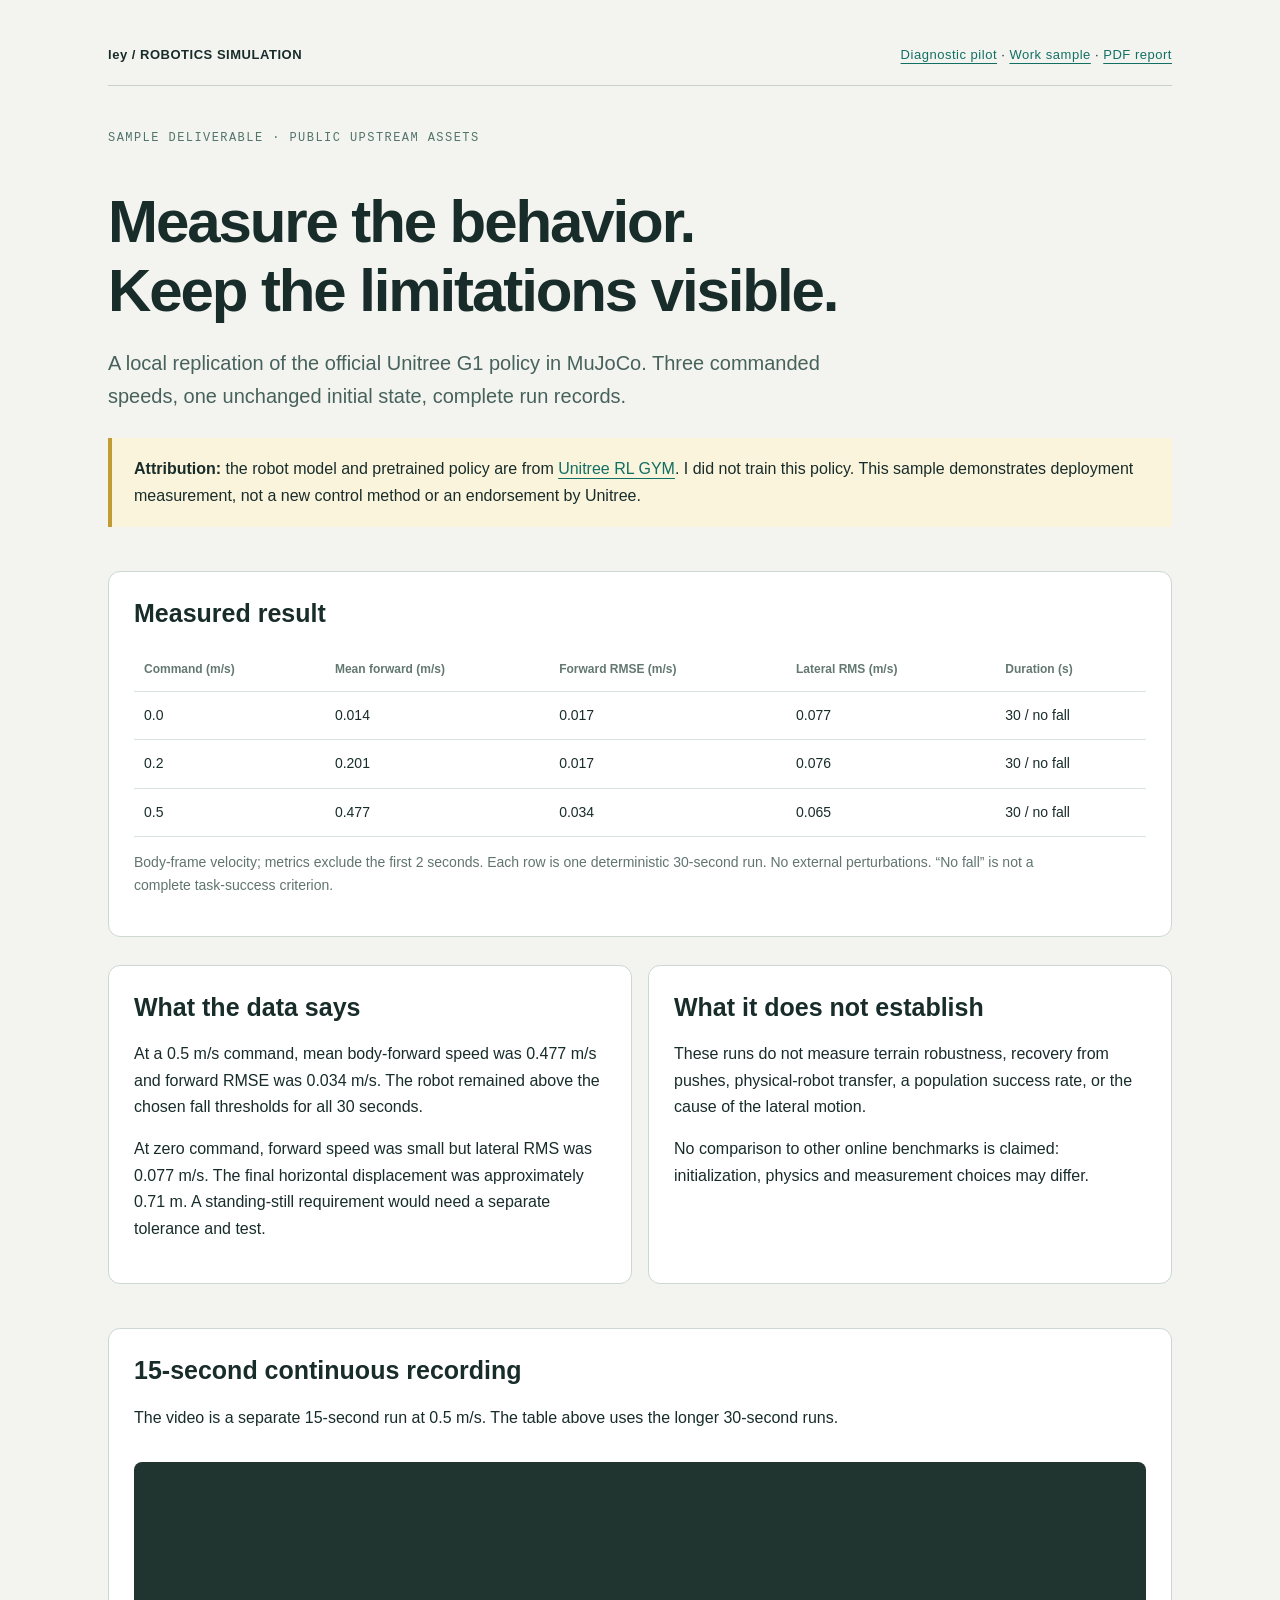
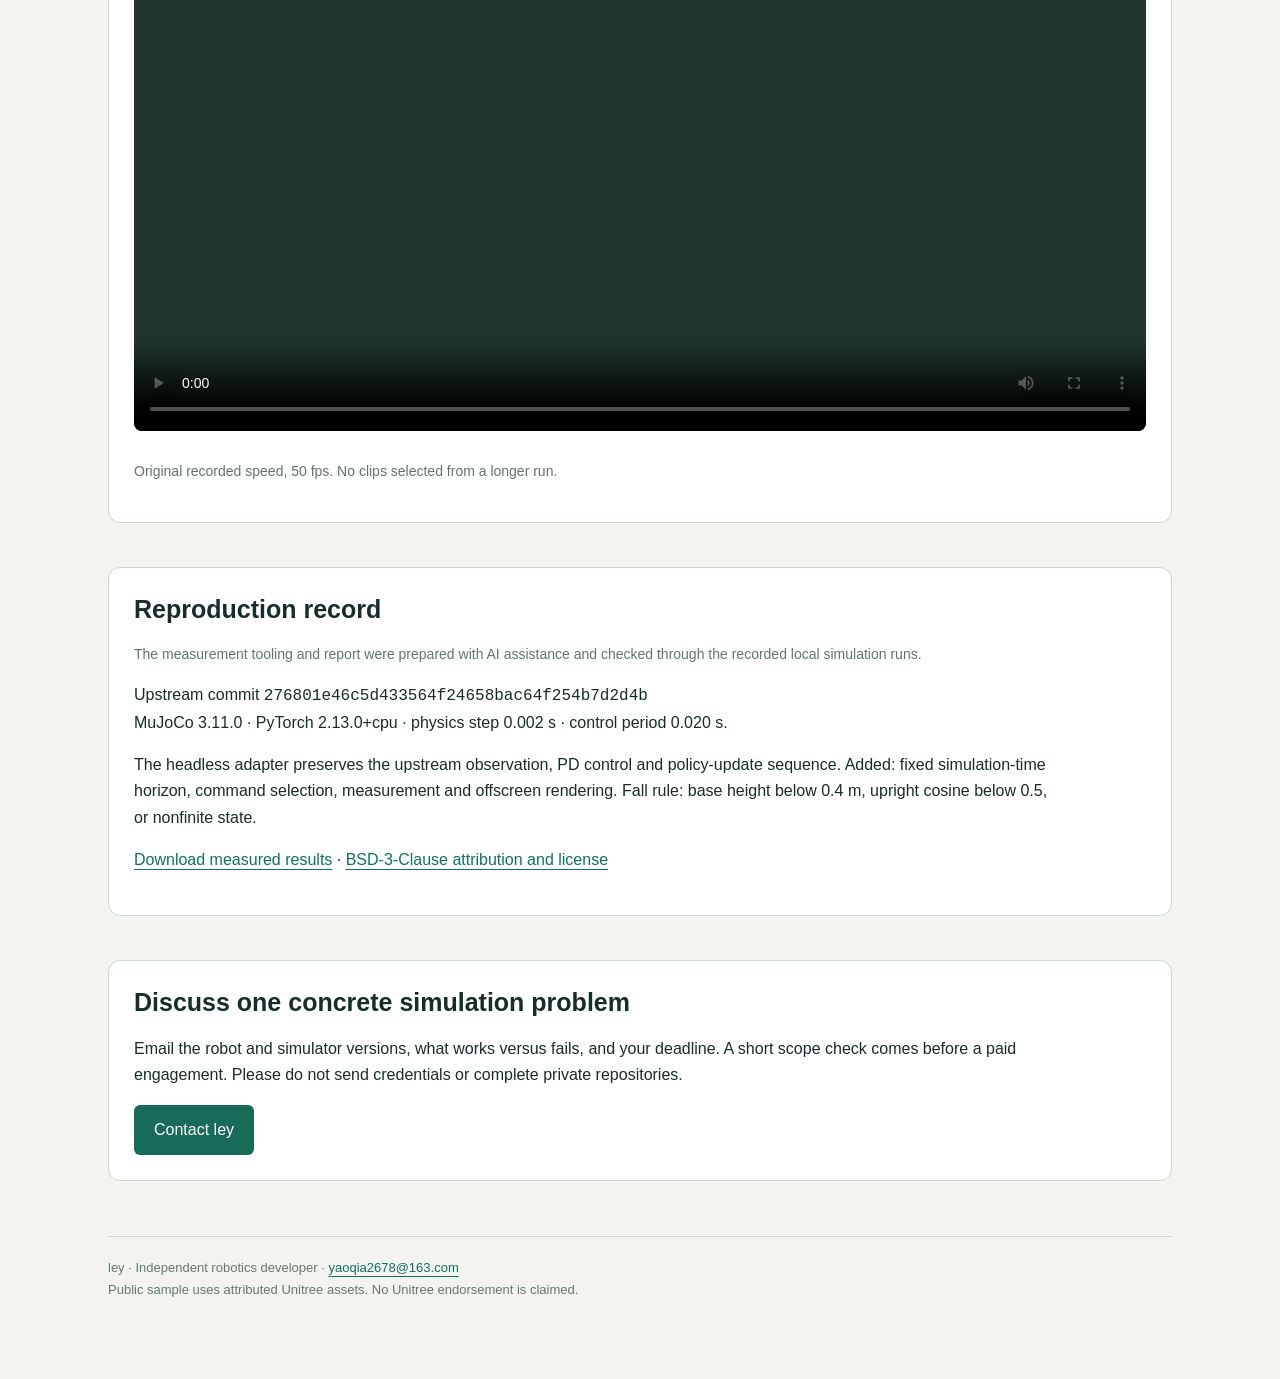
==== sample-report.html @ f52c334a "Publish attributed G1 simulation sample and diagnostic offer" ====
<!doctype html><html lang="en"><head><meta charset="utf-8"><meta name="viewport" content="width=device-width,initial-scale=1"><title>Policy diagnostic sample</title><link rel="stylesheet" href="style.css"></head><body><main><nav><b>ley / ROBOTICS SIMULATION</b><span><a href="index.html">Diagnostic pilot</a> · <a href="sample-report.html">Work sample</a> · <a href="Unitree-G1-Policy-Evaluation-Sample.pdf">PDF report</a></span></nav><section><div class="tag">Sample deliverable · public upstream assets</div><h1>Measure the behavior.<br>Keep the limitations visible.</h1><p class="lead">A local replication of the official Unitree G1 policy in MuJoCo. Three commanded speeds, one unchanged initial state, complete run records.</p></section><div class="band"><b>Attribution:</b> the robot model and pretrained policy are from <a href="https://github.com/unitreerobotics/unitree_rl_gym">Unitree RL GYM</a>. I did not train this policy. This sample demonstrates deployment measurement, not a new control method or an endorsement by Unitree.</div><section class="card"><h2>Measured result</h2><div class="scroll"><table><thead><tr><th>Command (m/s)</th><th>Mean forward (m/s)</th><th>Forward RMSE (m/s)</th><th>Lateral RMS (m/s)</th><th>Duration (s)</th></tr></thead><tbody><tr><td>0.0</td><td>0.014</td><td>0.017</td><td>0.077</td><td>30 / no fall</td></tr><tr><td>0.2</td><td>0.201</td><td>0.017</td><td>0.076</td><td>30 / no fall</td></tr><tr><td>0.5</td><td>0.477</td><td>0.034</td><td>0.065</td><td>30 / no fall</td></tr></tbody></table></div><p class="muted">Body-frame velocity; metrics exclude the first 2 seconds. Each row is one deterministic 30-second run. No external perturbations. “No fall” is not a complete task-success criterion.</p></section><section class="grid two"><article class="card"><h2>What the data says</h2><p>At a 0.5 m/s command, mean body-forward speed was 0.477 m/s and forward RMSE was 0.034 m/s. The robot remained above the chosen fall thresholds for all 30 seconds.</p><p>At zero command, forward speed was small but lateral RMS was 0.077 m/s. The final horizontal displacement was approximately 0.71 m. A standing-still requirement would need a separate tolerance and test.</p></article><article class="card"><h2>What it does not establish</h2><p>These runs do not measure terrain robustness, recovery from pushes, physical-robot transfer, a population success rate, or the cause of the lateral motion.</p><p>No comparison to other online benchmarks is claimed: initialization, physics and measurement choices may differ.</p></article></section><section class="card"><h2>15-second continuous recording</h2><p>The video is a separate 15-second run at 0.5 m/s. The table above uses the longer 30-second runs.</p><video controls preload="metadata" poster="media/public-g1-poster.jpg" src="media/public-g1-15s.webm"></video><p class="muted">Original recorded speed, 50 fps. No clips selected from a longer run.</p></section><section class="card"><h2>Reproduction record</h2><p class="muted">The measurement tooling and report were prepared with AI assistance and checked through the recorded local simulation runs.</p><p>Upstream commit <code>276801e46c5d433564f24658bac64f254b7d2d4b</code><br>MuJoCo 3.11.0 · PyTorch 2.13.0+cpu · physics step 0.002 s · control period 0.020 s.</p><p>The headless adapter preserves the upstream observation, PD control and policy-update sequence. Added: fixed simulation-time horizon, command selection, measurement and offscreen rendering. Fall rule: base height below 0.4 m, upright cosine below 0.5, or nonfinite state.</p><p><a href="public-results.json">Download measured results</a> · <a href="UNITREE-LICENSE.txt">BSD-3-Clause attribution and license</a></p></section><section class="card"><h2>Discuss one concrete simulation problem</h2><p>Email the robot and simulator versions, what works versus fails, and your deadline. A short scope check comes before a paid engagement. Please do not send credentials or complete private repositories.</p><a class="button" href="mailto:yaoqia2678@163.com?subject=Locomotion%20simulation%20diagnostic">Contact ley</a></section><footer>ley · Independent robotics developer · <a href="mailto:yaoqia2678@163.com">yaoqia2678@163.com</a><br>Public sample uses attributed Unitree assets. No Unitree endorsement is claimed.</footer></main></body></html>
---- style.css ----
*{box-sizing:border-box}body{margin:0;background:#f3f4f0;color:#182c2a;font:16px/1.65 "Segoe UI","Microsoft YaHei",sans-serif}main{max-width:1120px;margin:auto;padding:44px 28px 80px}nav{display:flex;justify-content:space-between;gap:20px;flex-wrap:wrap;border-bottom:1px solid #c6d1c8;padding-bottom:20px;font-size:13px;letter-spacing:.04em}a{color:#126f63;text-underline-offset:4px}h1{font-size:clamp(34px,5vw,60px);line-height:1.15;max-width:850px;margin:40px 0 22px;letter-spacing:-.035em}h2{font-size:25px;line-height:1.3;margin:0 0 18px}h3{margin:0 0 10px}.lead{font-size:20px;max-width:780px;color:#47615c}.tag{font:12px/1.4 monospace;color:#52746b;text-transform:uppercase;letter-spacing:.12em}.grid{display:grid;grid-template-columns:repeat(3,1fr);gap:16px;margin:28px 0}.two{grid-template-columns:1fr 1fr}.card{padding:25px;border:1px solid #cbd7d0;background:#fff;border-radius:12px}.number{font-size:37px;line-height:1.3;font-weight:600}.muted{color:#61746f;font-size:14px}.band{border-left:4px solid #c39b34;background:#faf4dd;padding:18px 22px;margin:25px 0}.dark{background:#183e37;color:#fff}.dark a{color:#a9ecce}section{margin-top:44px}table{border-collapse:collapse;width:100%;font-size:14px}td,th{text-align:left;padding:12px 10px;border-bottom:1px solid #dbe3dd}th{color:#637870;font-size:12px}.scroll{overflow:auto}video{width:100%;background:#20352f;border-radius:8px;margin:15px 0 6px;aspect-ratio:16/9}button,.button{display:inline-block;background:#176b57;color:#fff;border:0;padding:12px 20px;border-radius:6px;text-decoration:none;font:inherit;cursor:pointer}.outline{background:transparent;color:#176b57;border:1px solid #176b57}.positive{color:#136e4d}.negative{color:#a2442a}li{margin:8px 0}pre{white-space:pre-wrap;background:#eef2ec;border:1px solid #d2dbd1;border-radius:8px;padding:22px;max-height:480px;overflow:auto;font:14px/1.8 "Segoe UI","Microsoft YaHei",sans-serif}footer{border-top:1px solid #ccd7d0;margin-top:55px;padding-top:20px;font-size:13px;color:#64796f}details{margin:16px 0}summary{cursor:pointer;font-weight:600}p{max-width:920px}@media(max-width:720px){main{padding:25px 18px 50px}.grid,.two{grid-template-columns:1fr}h1{margin-top:30px}td,th{padding:10px 7px}.card{padding:20px}}
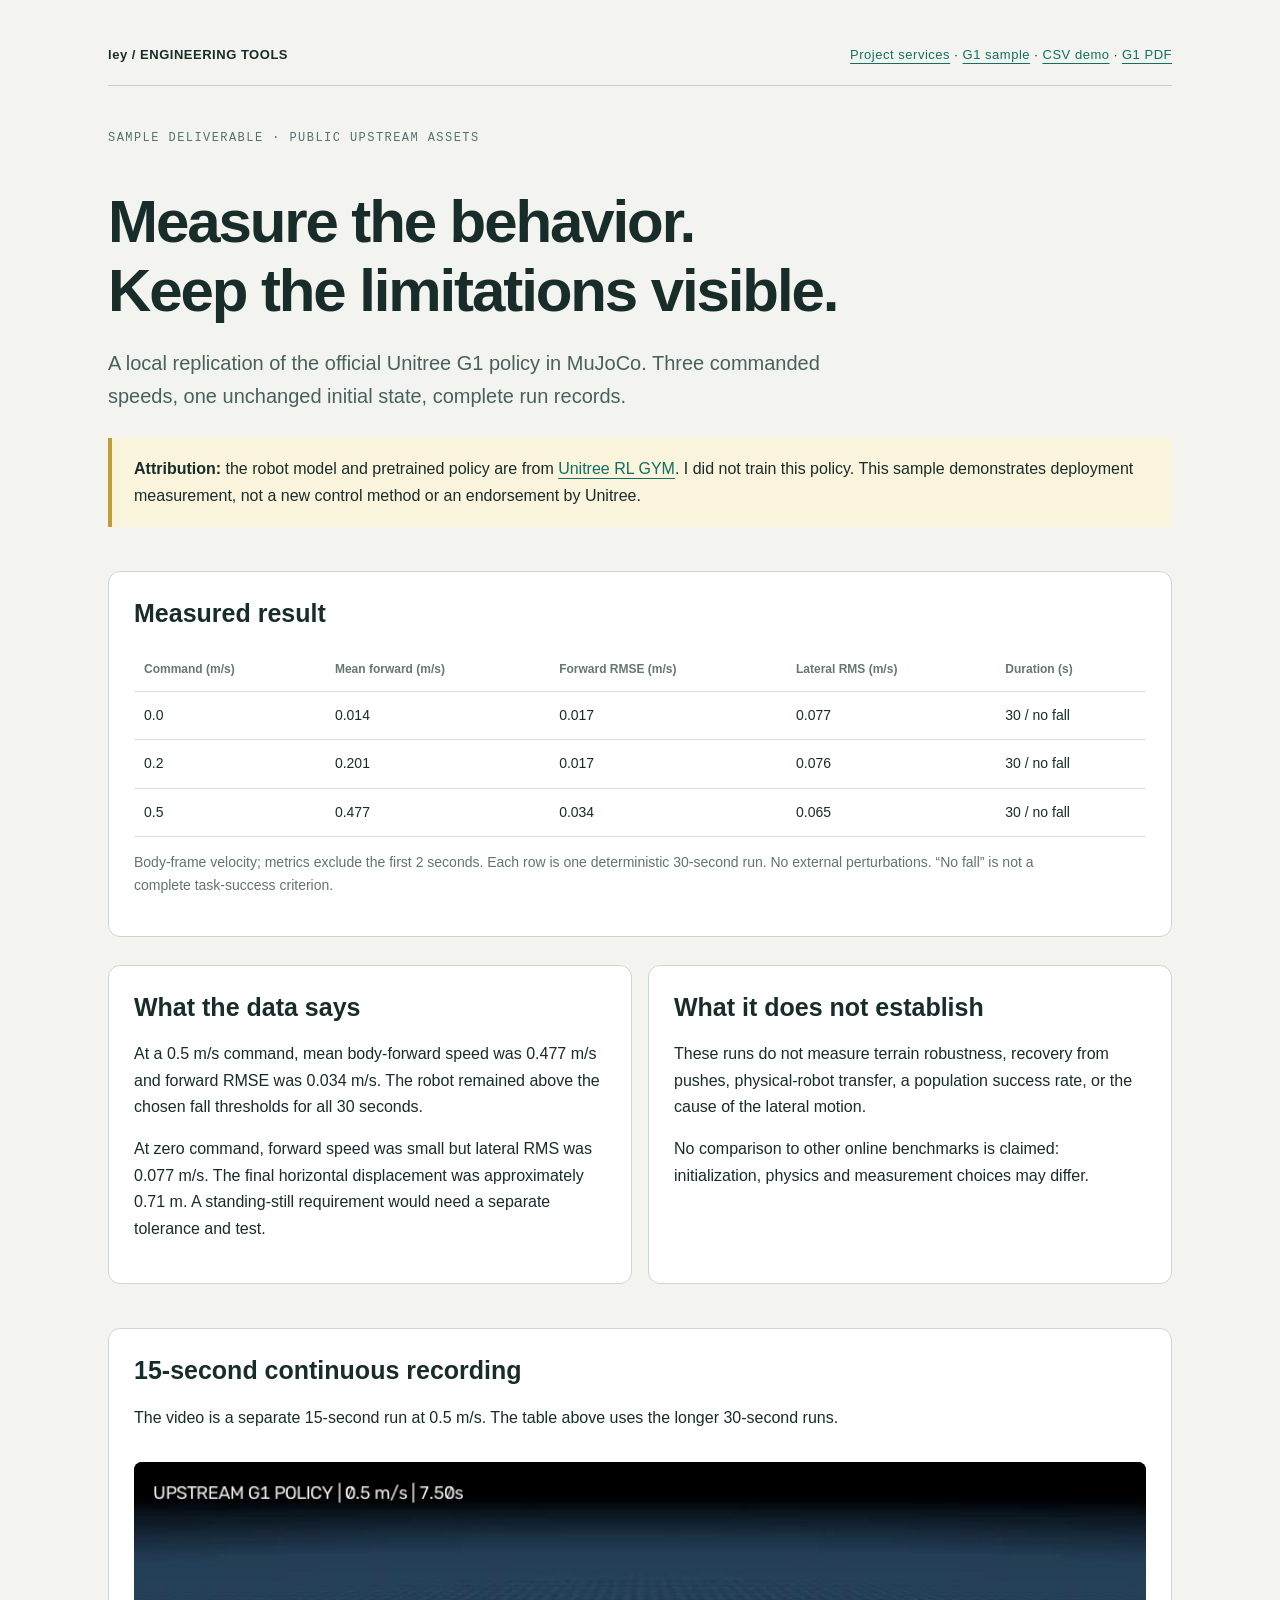
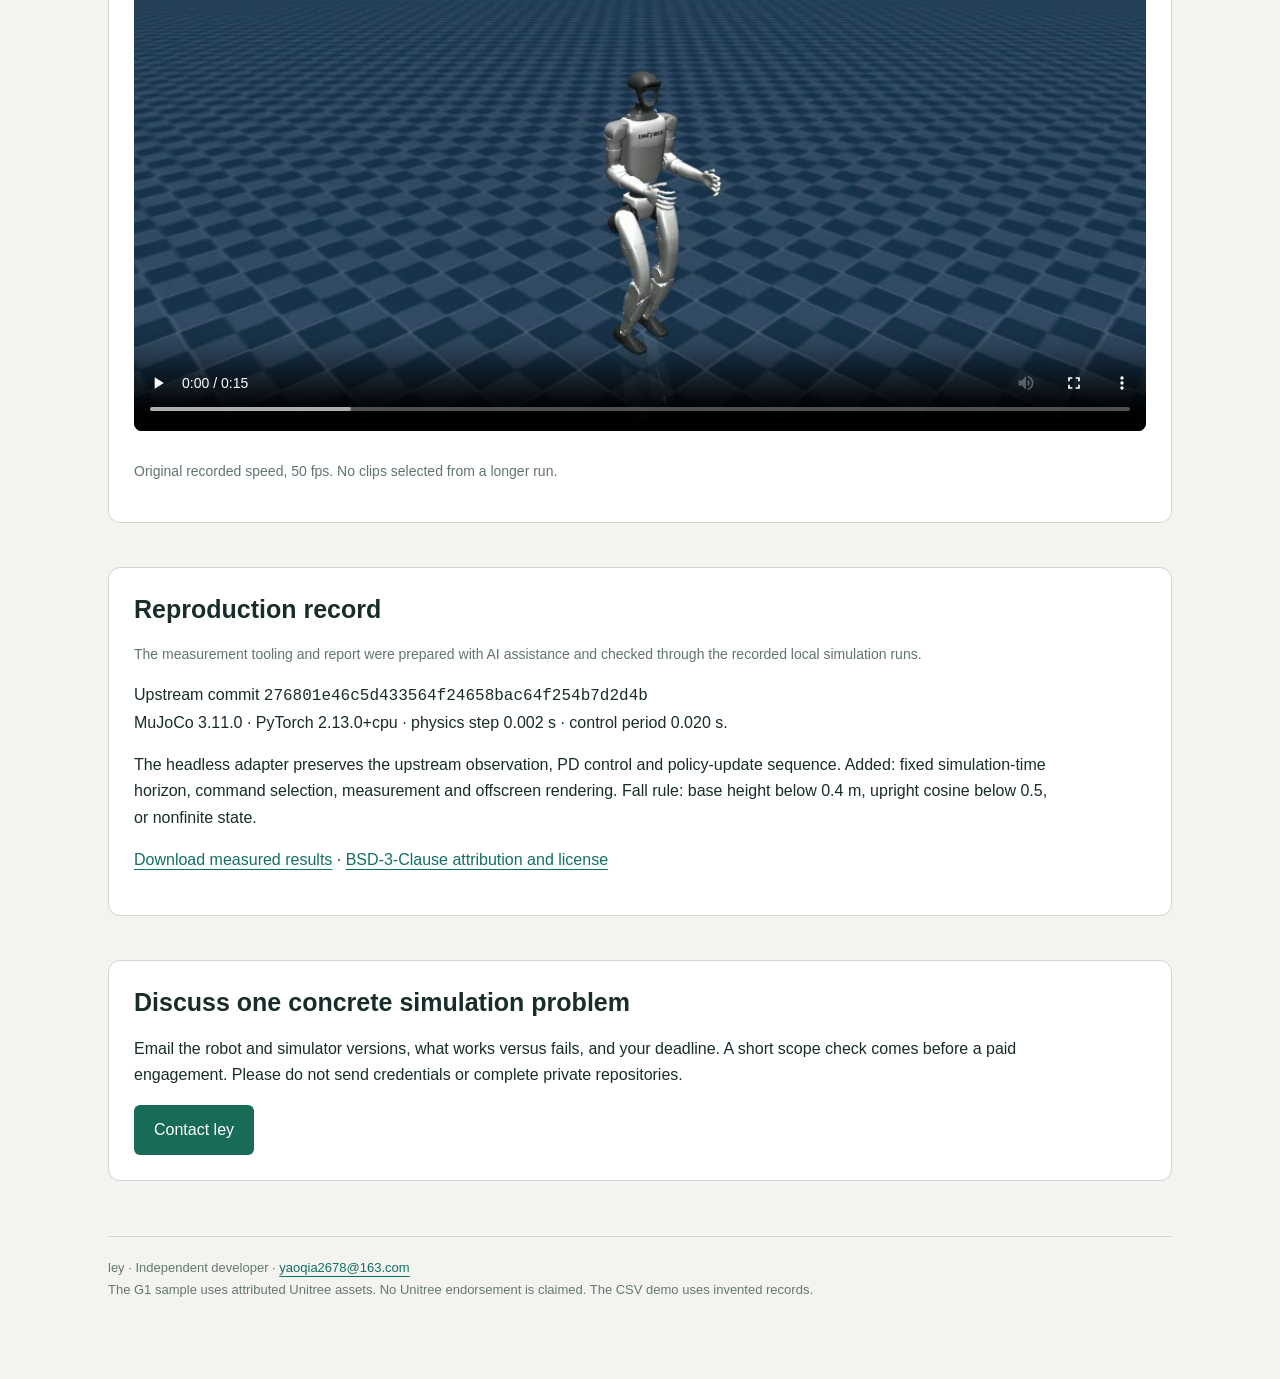
==== commit 9cd78b12: "Publish scoped CSV project sample alongside G1 diagnostic" ====
--- a/sample-report.html
+++ b/sample-report.html
@@ -1 +1 @@
-<!doctype html><html lang="en"><head><meta charset="utf-8"><meta name="viewport" content="width=device-width,initial-scale=1"><title>Policy diagnostic sample</title><link rel="stylesheet" href="style.css"></head><body><main><nav><b>ley / ROBOTICS SIMULATION</b><span><a href="index.html">Diagnostic pilot</a> · <a href="sample-report.html">Work sample</a> · <a href="Unitree-G1-Policy-Evaluation-Sample.pdf">PDF report</a></span></nav><section><div class="tag">Sample deliverable · public upstream assets</div><h1>Measure the behavior.<br>Keep the limitations visible.</h1><p class="lead">A local replication of the official Unitree G1 policy in MuJoCo. Three commanded speeds, one unchanged initial state, complete run records.</p></section><div class="band"><b>Attribution:</b> the robot model and pretrained policy are from <a href="https://github.com/unitreerobotics/unitree_rl_gym">Unitree RL GYM</a>. I did not train this policy. This sample demonstrates deployment measurement, not a new control method or an endorsement by Unitree.</div><section class="card"><h2>Measured result</h2><div class="scroll"><table><thead><tr><th>Command (m/s)</th><th>Mean forward (m/s)</th><th>Forward RMSE (m/s)</th><th>Lateral RMS (m/s)</th><th>Duration (s)</th></tr></thead><tbody><tr><td>0.0</td><td>0.014</td><td>0.017</td><td>0.077</td><td>30 / no fall</td></tr><tr><td>0.2</td><td>0.201</td><td>0.017</td><td>0.076</td><td>30 / no fall</td></tr><tr><td>0.5</td><td>0.477</td><td>0.034</td><td>0.065</td><td>30 / no fall</td></tr></tbody></table></div><p class="muted">Body-frame velocity; metrics exclude the first 2 seconds. Each row is one deterministic 30-second run. No external perturbations. “No fall” is not a complete task-success criterion.</p></section><section class="grid two"><article class="card"><h2>What the data says</h2><p>At a 0.5 m/s command, mean body-forward speed was 0.477 m/s and forward RMSE was 0.034 m/s. The robot remained above the chosen fall thresholds for all 30 seconds.</p><p>At zero command, forward speed was small but lateral RMS was 0.077 m/s. The final horizontal displacement was approximately 0.71 m. A standing-still requirement would need a separate tolerance and test.</p></article><article class="card"><h2>What it does not establish</h2><p>These runs do not measure terrain robustness, recovery from pushes, physical-robot transfer, a population success rate, or the cause of the lateral motion.</p><p>No comparison to other online benchmarks is claimed: initialization, physics and measurement choices may differ.</p></article></section><section class="card"><h2>15-second continuous recording</h2><p>The video is a separate 15-second run at 0.5 m/s. The table above uses the longer 30-second runs.</p><video controls preload="metadata" poster="media/public-g1-poster.jpg" src="media/public-g1-15s.webm"></video><p class="muted">Original recorded speed, 50 fps. No clips selected from a longer run.</p></section><section class="card"><h2>Reproduction record</h2><p class="muted">The measurement tooling and report were prepared with AI assistance and checked through the recorded local simulation runs.</p><p>Upstream commit <code>276801e46c5d433564f24658bac64f254b7d2d4b</code><br>MuJoCo 3.11.0 · PyTorch 2.13.0+cpu · physics step 0.002 s · control period 0.020 s.</p><p>The headless adapter preserves the upstream observation, PD control and policy-update sequence. Added: fixed simulation-time horizon, command selection, measurement and offscreen rendering. Fall rule: base height below 0.4 m, upright cosine below 0.5, or nonfinite state.</p><p><a href="public-results.json">Download measured results</a> · <a href="UNITREE-LICENSE.txt">BSD-3-Clause attribution and license</a></p></section><section class="card"><h2>Discuss one concrete simulation problem</h2><p>Email the robot and simulator versions, what works versus fails, and your deadline. A short scope check comes before a paid engagement. Please do not send credentials or complete private repositories.</p><a class="button" href="mailto:yaoqia2678@163.com?subject=Locomotion%20simulation%20diagnostic">Contact ley</a></section><footer>ley · Independent robotics developer · <a href="mailto:yaoqia2678@163.com">yaoqia2678@163.com</a><br>Public sample uses attributed Unitree assets. No Unitree endorsement is claimed.</footer></main></body></html>+<!doctype html><html lang="en"><head><meta charset="utf-8"><meta name="viewport" content="width=device-width,initial-scale=1"><title>Policy diagnostic sample</title><link rel="stylesheet" href="style.css"></head><body><main><nav><b>ley / ENGINEERING TOOLS</b><span><a href="index.html">Project services</a> · <a href="sample-report.html">G1 sample</a> · <a href="csv-quality/sample-report.html">CSV demo</a> · <a href="Unitree-G1-Policy-Evaluation-Sample.pdf">G1 PDF</a></span></nav><section><div class="tag">Sample deliverable · public upstream assets</div><h1>Measure the behavior.<br>Keep the limitations visible.</h1><p class="lead">A local replication of the official Unitree G1 policy in MuJoCo. Three commanded speeds, one unchanged initial state, complete run records.</p></section><div class="band"><b>Attribution:</b> the robot model and pretrained policy are from <a href="https://github.com/unitreerobotics/unitree_rl_gym">Unitree RL GYM</a>. I did not train this policy. This sample demonstrates deployment measurement, not a new control method or an endorsement by Unitree.</div><section class="card"><h2>Measured result</h2><div class="scroll"><table><thead><tr><th>Command (m/s)</th><th>Mean forward (m/s)</th><th>Forward RMSE (m/s)</th><th>Lateral RMS (m/s)</th><th>Duration (s)</th></tr></thead><tbody><tr><td>0.0</td><td>0.014</td><td>0.017</td><td>0.077</td><td>30 / no fall</td></tr><tr><td>0.2</td><td>0.201</td><td>0.017</td><td>0.076</td><td>30 / no fall</td></tr><tr><td>0.5</td><td>0.477</td><td>0.034</td><td>0.065</td><td>30 / no fall</td></tr></tbody></table></div><p class="muted">Body-frame velocity; metrics exclude the first 2 seconds. Each row is one deterministic 30-second run. No external perturbations. “No fall” is not a complete task-success criterion.</p></section><section class="grid two"><article class="card"><h2>What the data says</h2><p>At a 0.5 m/s command, mean body-forward speed was 0.477 m/s and forward RMSE was 0.034 m/s. The robot remained above the chosen fall thresholds for all 30 seconds.</p><p>At zero command, forward speed was small but lateral RMS was 0.077 m/s. The final horizontal displacement was approximately 0.71 m. A standing-still requirement would need a separate tolerance and test.</p></article><article class="card"><h2>What it does not establish</h2><p>These runs do not measure terrain robustness, recovery from pushes, physical-robot transfer, a population success rate, or the cause of the lateral motion.</p><p>No comparison to other online benchmarks is claimed: initialization, physics and measurement choices may differ.</p></article></section><section class="card"><h2>15-second continuous recording</h2><p>The video is a separate 15-second run at 0.5 m/s. The table above uses the longer 30-second runs.</p><video controls preload="metadata" poster="media/public-g1-poster.jpg" src="media/public-g1-15s.webm"></video><p class="muted">Original recorded speed, 50 fps. No clips selected from a longer run.</p></section><section class="card"><h2>Reproduction record</h2><p class="muted">The measurement tooling and report were prepared with AI assistance and checked through the recorded local simulation runs.</p><p>Upstream commit <code>276801e46c5d433564f24658bac64f254b7d2d4b</code><br>MuJoCo 3.11.0 · PyTorch 2.13.0+cpu · physics step 0.002 s · control period 0.020 s.</p><p>The headless adapter preserves the upstream observation, PD control and policy-update sequence. Added: fixed simulation-time horizon, command selection, measurement and offscreen rendering. Fall rule: base height below 0.4 m, upright cosine below 0.5, or nonfinite state.</p><p><a href="public-results.json">Download measured results</a> · <a href="UNITREE-LICENSE.txt">BSD-3-Clause attribution and license</a></p></section><section class="card"><h2>Discuss one concrete simulation problem</h2><p>Email the robot and simulator versions, what works versus fails, and your deadline. A short scope check comes before a paid engagement. Please do not send credentials or complete private repositories.</p><a class="button" href="mailto:yaoqia2678@163.com?subject=Locomotion%20simulation%20diagnostic">Contact ley</a></section><footer>ley · Independent developer · <a href="mailto:yaoqia2678@163.com">yaoqia2678@163.com</a><br>The G1 sample uses attributed Unitree assets. No Unitree endorsement is claimed. The CSV demo uses invented records.</footer></main></body></html>
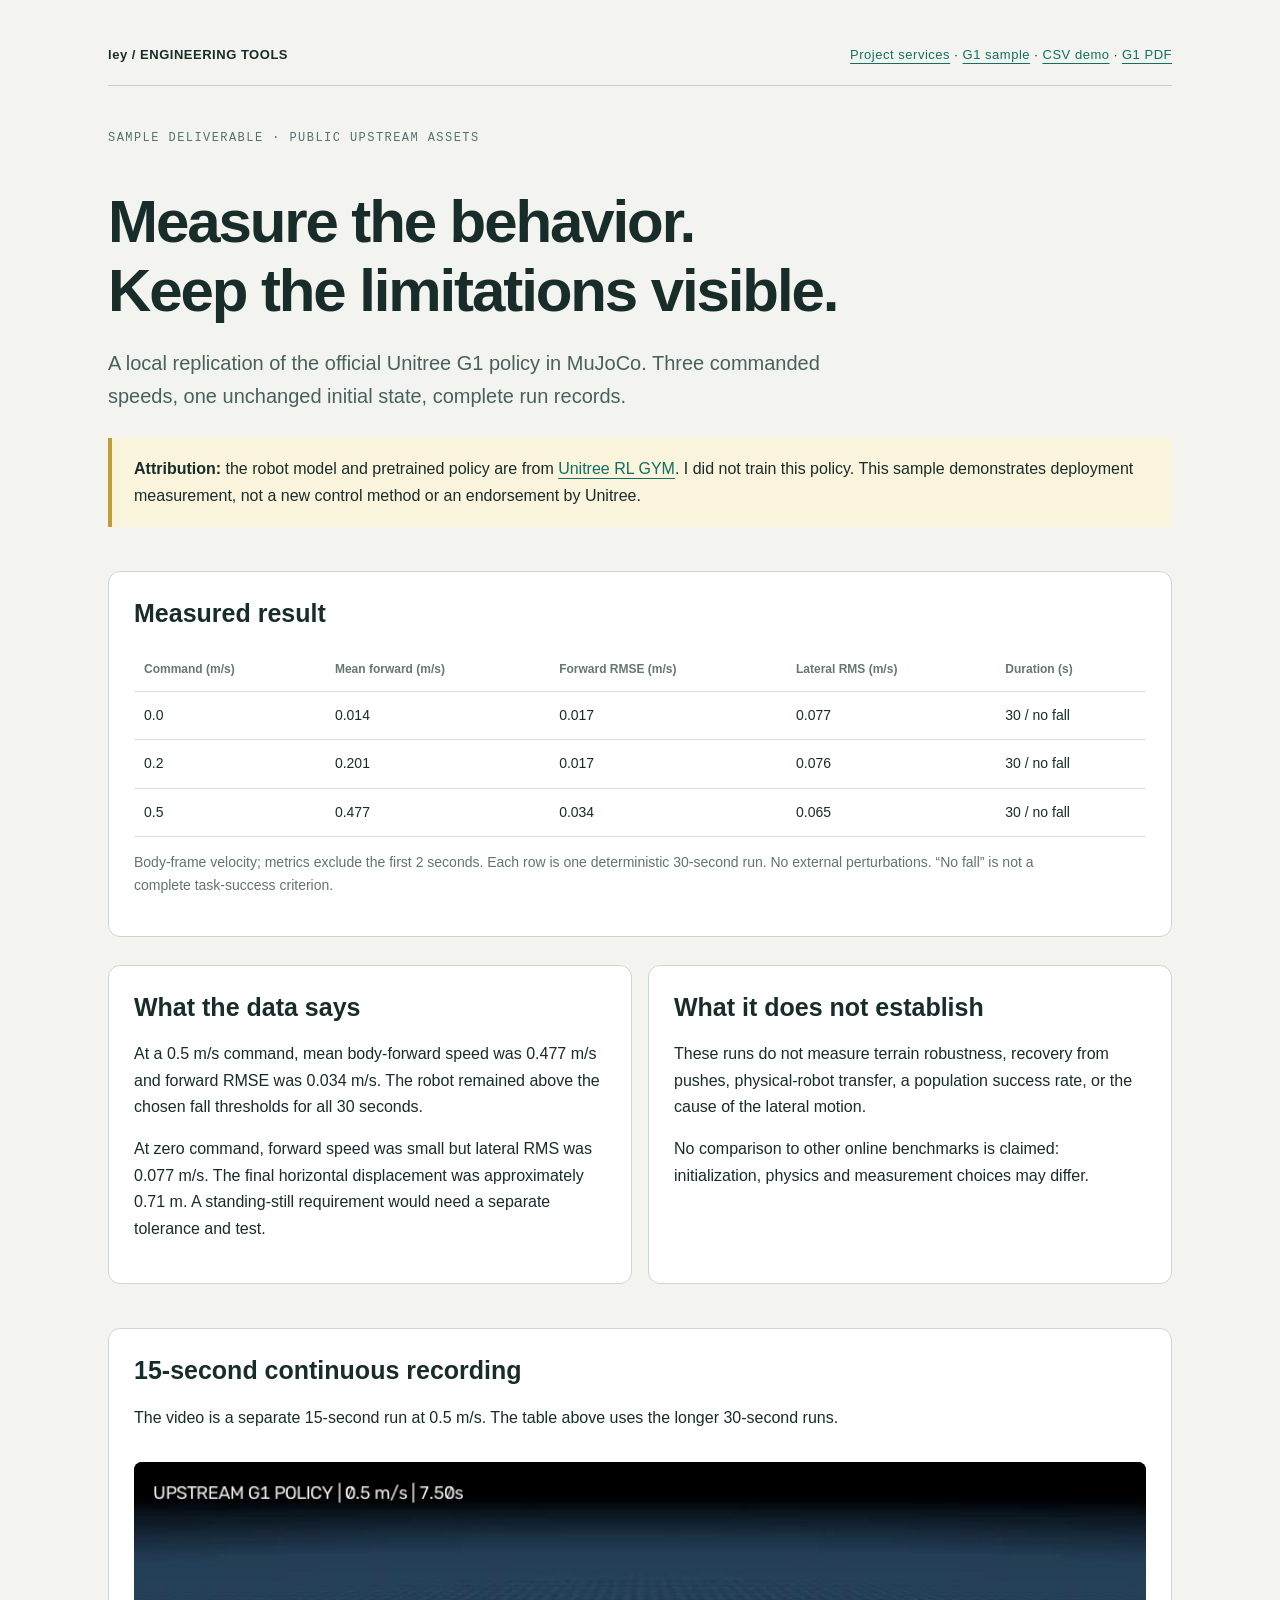
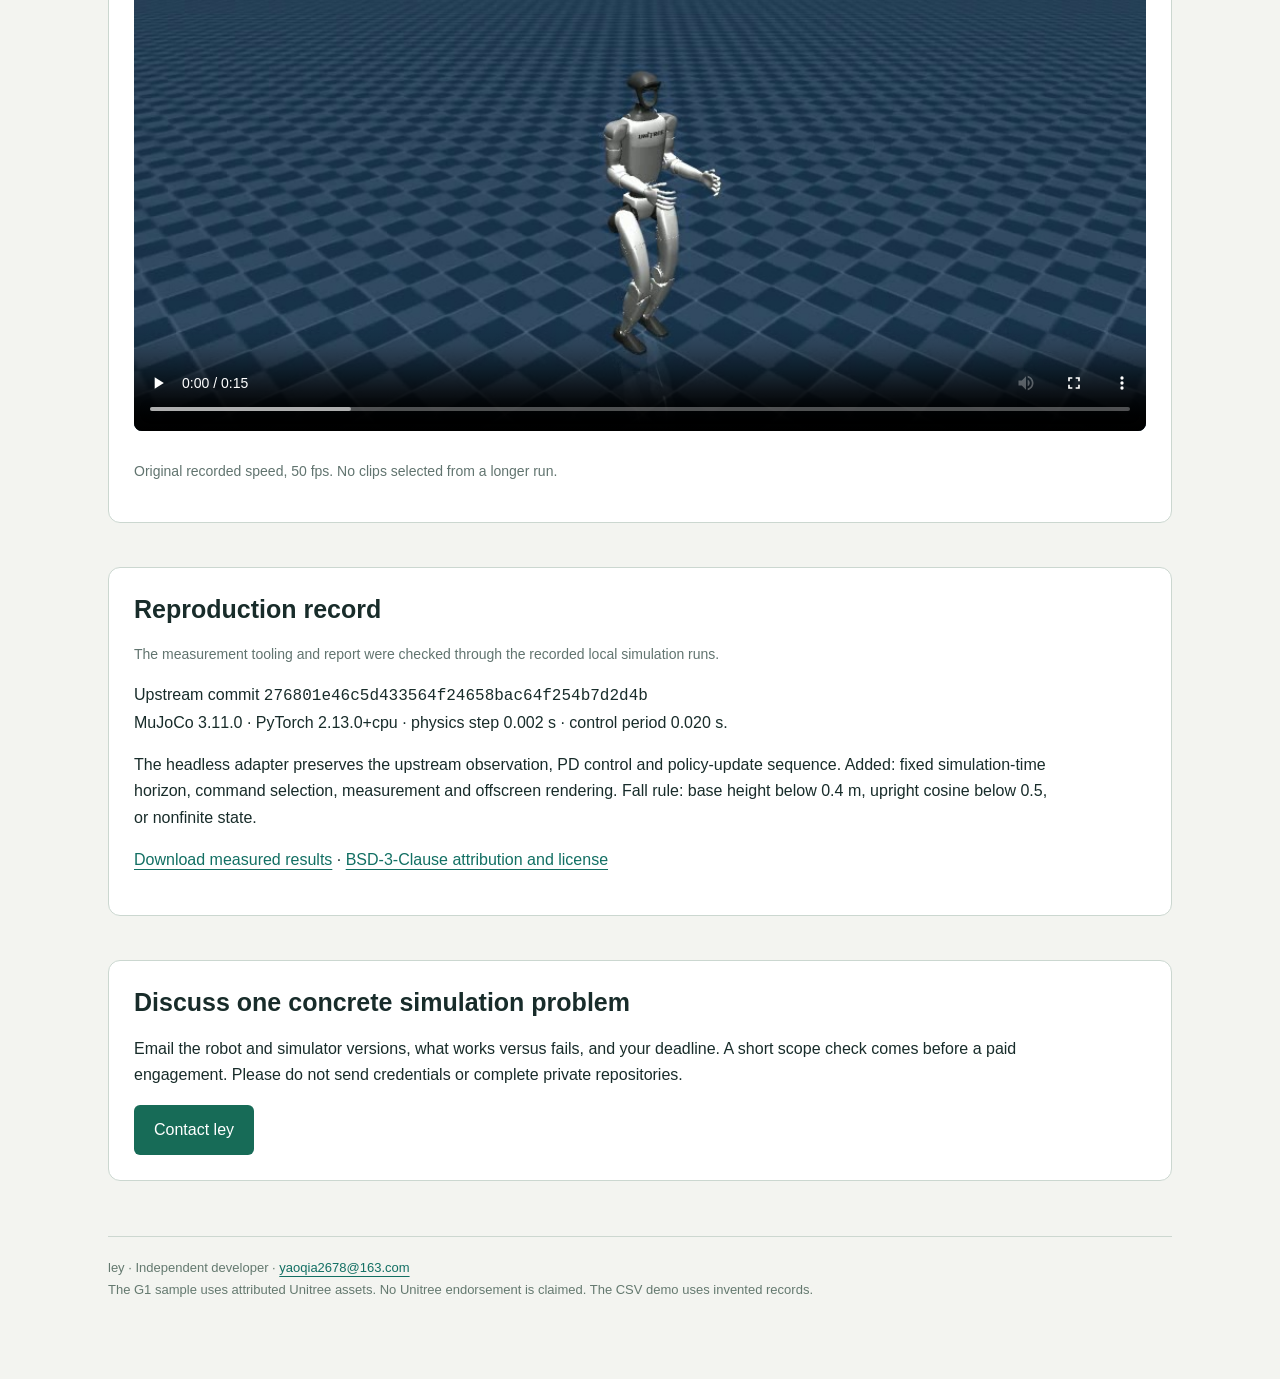
==== commit 2f12de0e: "Focus portfolio copy on measured results and project scope" ====
--- a/sample-report.html
+++ b/sample-report.html
@@ -1 +1 @@
-<!doctype html><html lang="en"><head><meta charset="utf-8"><meta name="viewport" content="width=device-width,initial-scale=1"><title>Policy diagnostic sample</title><link rel="stylesheet" href="style.css"></head><body><main><nav><b>ley / ENGINEERING TOOLS</b><span><a href="index.html">Project services</a> · <a href="sample-report.html">G1 sample</a> · <a href="csv-quality/sample-report.html">CSV demo</a> · <a href="Unitree-G1-Policy-Evaluation-Sample.pdf">G1 PDF</a></span></nav><section><div class="tag">Sample deliverable · public upstream assets</div><h1>Measure the behavior.<br>Keep the limitations visible.</h1><p class="lead">A local replication of the official Unitree G1 policy in MuJoCo. Three commanded speeds, one unchanged initial state, complete run records.</p></section><div class="band"><b>Attribution:</b> the robot model and pretrained policy are from <a href="https://github.com/unitreerobotics/unitree_rl_gym">Unitree RL GYM</a>. I did not train this policy. This sample demonstrates deployment measurement, not a new control method or an endorsement by Unitree.</div><section class="card"><h2>Measured result</h2><div class="scroll"><table><thead><tr><th>Command (m/s)</th><th>Mean forward (m/s)</th><th>Forward RMSE (m/s)</th><th>Lateral RMS (m/s)</th><th>Duration (s)</th></tr></thead><tbody><tr><td>0.0</td><td>0.014</td><td>0.017</td><td>0.077</td><td>30 / no fall</td></tr><tr><td>0.2</td><td>0.201</td><td>0.017</td><td>0.076</td><td>30 / no fall</td></tr><tr><td>0.5</td><td>0.477</td><td>0.034</td><td>0.065</td><td>30 / no fall</td></tr></tbody></table></div><p class="muted">Body-frame velocity; metrics exclude the first 2 seconds. Each row is one deterministic 30-second run. No external perturbations. “No fall” is not a complete task-success criterion.</p></section><section class="grid two"><article class="card"><h2>What the data says</h2><p>At a 0.5 m/s command, mean body-forward speed was 0.477 m/s and forward RMSE was 0.034 m/s. The robot remained above the chosen fall thresholds for all 30 seconds.</p><p>At zero command, forward speed was small but lateral RMS was 0.077 m/s. The final horizontal displacement was approximately 0.71 m. A standing-still requirement would need a separate tolerance and test.</p></article><article class="card"><h2>What it does not establish</h2><p>These runs do not measure terrain robustness, recovery from pushes, physical-robot transfer, a population success rate, or the cause of the lateral motion.</p><p>No comparison to other online benchmarks is claimed: initialization, physics and measurement choices may differ.</p></article></section><section class="card"><h2>15-second continuous recording</h2><p>The video is a separate 15-second run at 0.5 m/s. The table above uses the longer 30-second runs.</p><video controls preload="metadata" poster="media/public-g1-poster.jpg" src="media/public-g1-15s.webm"></video><p class="muted">Original recorded speed, 50 fps. No clips selected from a longer run.</p></section><section class="card"><h2>Reproduction record</h2><p class="muted">The measurement tooling and report were prepared with AI assistance and checked through the recorded local simulation runs.</p><p>Upstream commit <code>276801e46c5d433564f24658bac64f254b7d2d4b</code><br>MuJoCo 3.11.0 · PyTorch 2.13.0+cpu · physics step 0.002 s · control period 0.020 s.</p><p>The headless adapter preserves the upstream observation, PD control and policy-update sequence. Added: fixed simulation-time horizon, command selection, measurement and offscreen rendering. Fall rule: base height below 0.4 m, upright cosine below 0.5, or nonfinite state.</p><p><a href="public-results.json">Download measured results</a> · <a href="UNITREE-LICENSE.txt">BSD-3-Clause attribution and license</a></p></section><section class="card"><h2>Discuss one concrete simulation problem</h2><p>Email the robot and simulator versions, what works versus fails, and your deadline. A short scope check comes before a paid engagement. Please do not send credentials or complete private repositories.</p><a class="button" href="mailto:yaoqia2678@163.com?subject=Locomotion%20simulation%20diagnostic">Contact ley</a></section><footer>ley · Independent developer · <a href="mailto:yaoqia2678@163.com">yaoqia2678@163.com</a><br>The G1 sample uses attributed Unitree assets. No Unitree endorsement is claimed. The CSV demo uses invented records.</footer></main></body></html>+<!doctype html><html lang="en"><head><meta charset="utf-8"><meta name="viewport" content="width=device-width,initial-scale=1"><title>Policy diagnostic sample</title><link rel="stylesheet" href="style.css"></head><body><main><nav><b>ley / ENGINEERING TOOLS</b><span><a href="index.html">Project services</a> · <a href="sample-report.html">G1 sample</a> · <a href="csv-quality/sample-report.html">CSV demo</a> · <a href="Unitree-G1-Policy-Evaluation-Sample.pdf">G1 PDF</a></span></nav><section><div class="tag">Sample deliverable · public upstream assets</div><h1>Measure the behavior.<br>Keep the limitations visible.</h1><p class="lead">A local replication of the official Unitree G1 policy in MuJoCo. Three commanded speeds, one unchanged initial state, complete run records.</p></section><div class="band"><b>Attribution:</b> the robot model and pretrained policy are from <a href="https://github.com/unitreerobotics/unitree_rl_gym">Unitree RL GYM</a>. I did not train this policy. This sample demonstrates deployment measurement, not a new control method or an endorsement by Unitree.</div><section class="card"><h2>Measured result</h2><div class="scroll"><table><thead><tr><th>Command (m/s)</th><th>Mean forward (m/s)</th><th>Forward RMSE (m/s)</th><th>Lateral RMS (m/s)</th><th>Duration (s)</th></tr></thead><tbody><tr><td>0.0</td><td>0.014</td><td>0.017</td><td>0.077</td><td>30 / no fall</td></tr><tr><td>0.2</td><td>0.201</td><td>0.017</td><td>0.076</td><td>30 / no fall</td></tr><tr><td>0.5</td><td>0.477</td><td>0.034</td><td>0.065</td><td>30 / no fall</td></tr></tbody></table></div><p class="muted">Body-frame velocity; metrics exclude the first 2 seconds. Each row is one deterministic 30-second run. No external perturbations. “No fall” is not a complete task-success criterion.</p></section><section class="grid two"><article class="card"><h2>What the data says</h2><p>At a 0.5 m/s command, mean body-forward speed was 0.477 m/s and forward RMSE was 0.034 m/s. The robot remained above the chosen fall thresholds for all 30 seconds.</p><p>At zero command, forward speed was small but lateral RMS was 0.077 m/s. The final horizontal displacement was approximately 0.71 m. A standing-still requirement would need a separate tolerance and test.</p></article><article class="card"><h2>What it does not establish</h2><p>These runs do not measure terrain robustness, recovery from pushes, physical-robot transfer, a population success rate, or the cause of the lateral motion.</p><p>No comparison to other online benchmarks is claimed: initialization, physics and measurement choices may differ.</p></article></section><section class="card"><h2>15-second continuous recording</h2><p>The video is a separate 15-second run at 0.5 m/s. The table above uses the longer 30-second runs.</p><video controls preload="metadata" poster="media/public-g1-poster.jpg" src="media/public-g1-15s.webm"></video><p class="muted">Original recorded speed, 50 fps. No clips selected from a longer run.</p></section><section class="card"><h2>Reproduction record</h2><p class="muted">The measurement tooling and report were checked through the recorded local simulation runs.</p><p>Upstream commit <code>276801e46c5d433564f24658bac64f254b7d2d4b</code><br>MuJoCo 3.11.0 · PyTorch 2.13.0+cpu · physics step 0.002 s · control period 0.020 s.</p><p>The headless adapter preserves the upstream observation, PD control and policy-update sequence. Added: fixed simulation-time horizon, command selection, measurement and offscreen rendering. Fall rule: base height below 0.4 m, upright cosine below 0.5, or nonfinite state.</p><p><a href="public-results.json">Download measured results</a> · <a href="UNITREE-LICENSE.txt">BSD-3-Clause attribution and license</a></p></section><section class="card"><h2>Discuss one concrete simulation problem</h2><p>Email the robot and simulator versions, what works versus fails, and your deadline. A short scope check comes before a paid engagement. Please do not send credentials or complete private repositories.</p><a class="button" href="mailto:yaoqia2678@163.com?subject=Locomotion%20simulation%20diagnostic">Contact ley</a></section><footer>ley · Independent developer · <a href="mailto:yaoqia2678@163.com">yaoqia2678@163.com</a><br>The G1 sample uses attributed Unitree assets. No Unitree endorsement is claimed. The CSV demo uses invented records.</footer></main></body></html>
